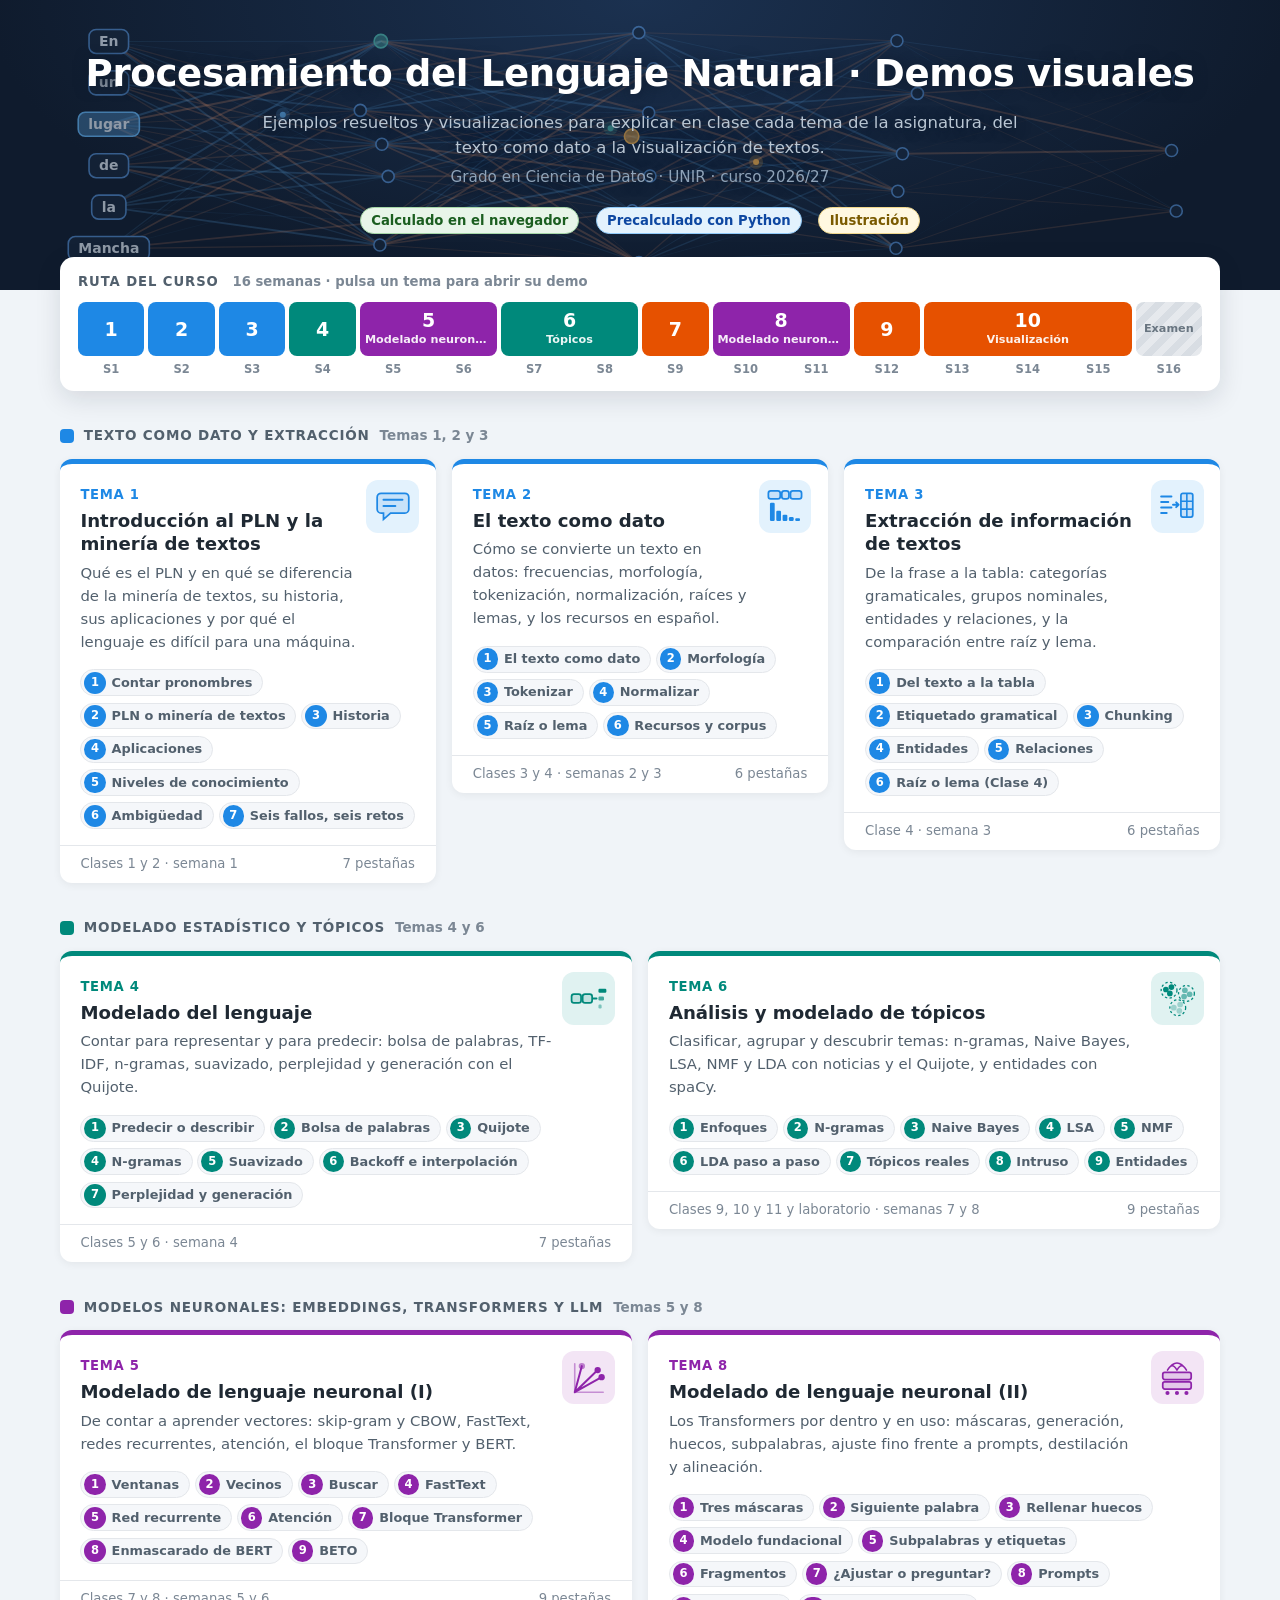
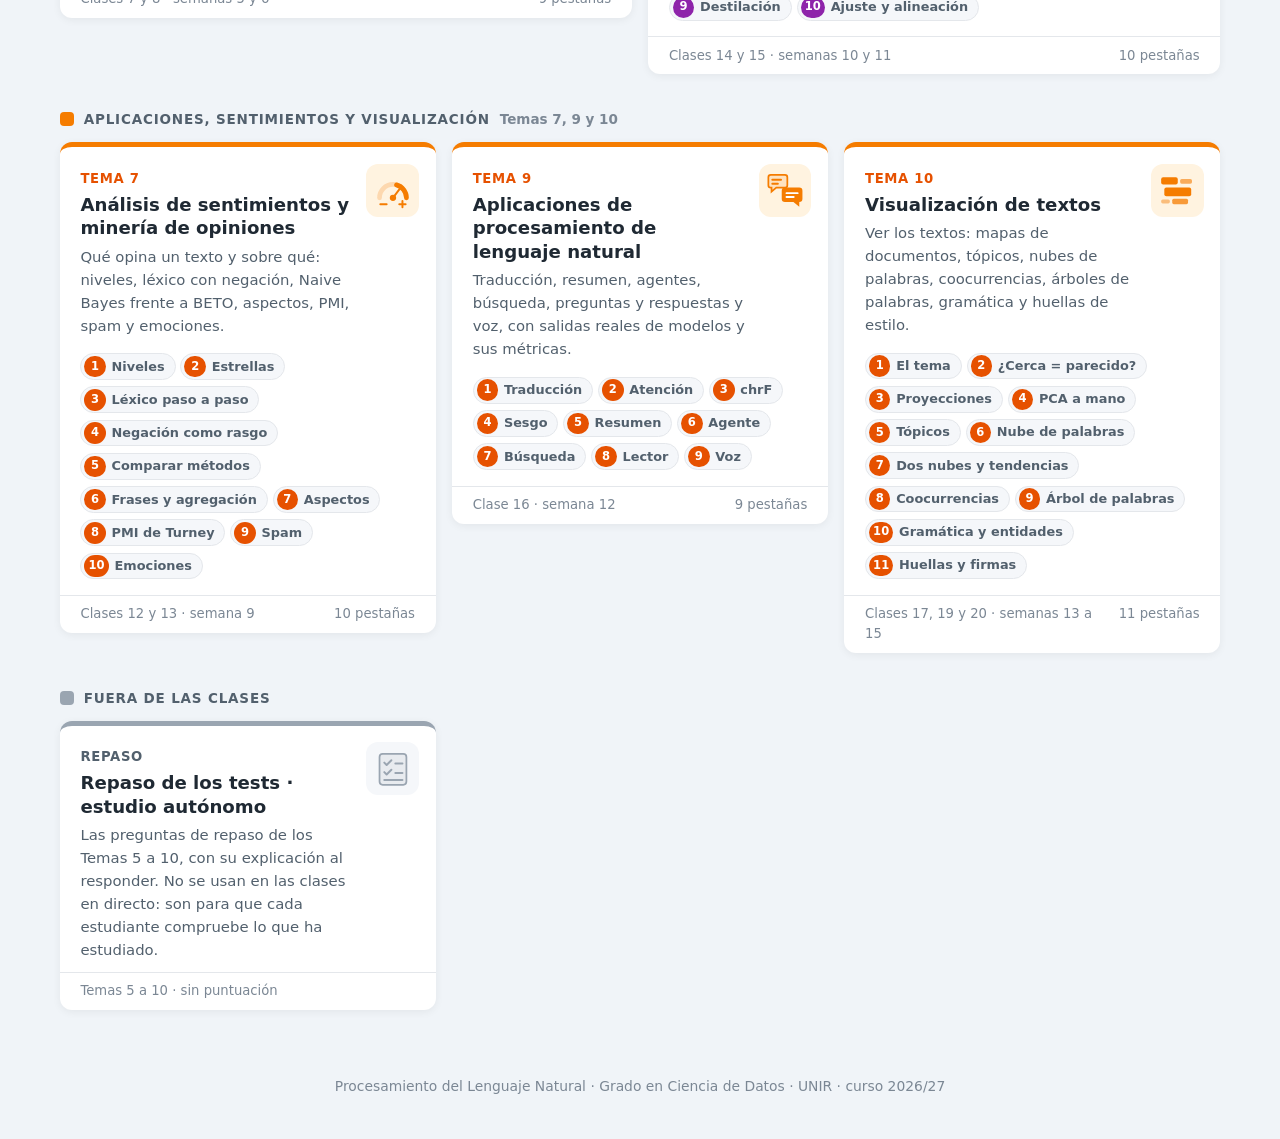
==== index.html @ ee1b74ff "Publicar demos interactivas de procesamiento del lenguaje natural" ====
<!DOCTYPE html>
<html lang="es-ES">
<head>
<meta charset="UTF-8">
<meta name="viewport" content="width=device-width, initial-scale=1.0">
<title>Procesamiento del Lenguaje Natural · Demos visuales</title>
<meta name="description" content="Ejemplos resueltos y visualizaciones para explicar en clase la asignatura Procesamiento del Lenguaje Natural del Grado en Ciencia de Datos (UNIR).">
<link rel="icon" href="comun/icono.svg" type="image/svg+xml">
<style>
  :root { --ink: #1F2933; --ink2: #52606D; --muted: #7B8794; --line: #E4E7EB; --soft: #F5F7FA; --bg: #F0F4F8; --dark: #0F1B2D; }
  * { box-sizing: border-box; margin: 0; padding: 0; }
  html { font-size: 16.5px; }
  body { font-family: system-ui, -apple-system, "Segoe UI", Roboto, Arial, sans-serif; background: var(--bg); color: var(--ink); line-height: 1.55; }
  a { color: #1565C0; }
  :focus-visible { outline: 3px solid #90CAF9; outline-offset: 2px; }

  /* ---------- portada ---------- */
  .portada { background: radial-gradient(ellipse at 50% 0%, #1B3150 0%, var(--dark) 72%); color: #fff; padding: 2.7rem 2rem 3.4rem; text-align: center; position: relative; overflow: hidden; }
  .portada canvas { position: absolute; inset: 0; width: 100%; height: 100%; opacity: .62; }
  .portada > :not(canvas) { position: relative; }
  .portada h1 { font-size: 2.25rem; letter-spacing: -.01em; margin-bottom: .45rem; }
  .portada p { color: #B9C6D3; max-width: 46rem; margin: 0 auto; }
  .portada .sub { font-size: .92rem; color: #8FA3B8; margin-top: .3rem; }
  .portada h1, .portada p { text-shadow: 0 1px 14px rgba(15,27,45,.95); }
  .leyenda { display: flex; flex-wrap: wrap; gap: .5rem 1rem; justify-content: center; margin-top: 1.1rem; }
  .tag { display: inline-block; font-size: .8rem; font-weight: 700; padding: .14rem .62rem; border-radius: 999px; border: 1px solid; }
  .tag.real { background: #E8F5E9; color: #1B5E20; border-color: #A5D6A7; }
  .tag.pre { background: #E3F2FD; color: #0D47A1; border-color: #90CAF9; }
  .tag.illus { background: #FFF8E1; color: #7A5A00; border-color: #F0D78C; }

  .content { max-width: 1200px; margin: 0 auto 2rem; padding: 0 1.2rem; }

  /* ---------- ruta del curso ---------- */
  .ruta { background: #fff; border-radius: 14px; box-shadow: 0 8px 26px rgba(15,27,45,.12); padding: .9rem 1.1rem .7rem; margin-top: -2rem; position: relative; }
  .ruta h2 { font-size: .8rem; font-weight: 800; text-transform: uppercase; letter-spacing: .07em; color: var(--ink2); margin-bottom: .55rem; }
  .ruta h2 small { font-weight: 600; text-transform: none; letter-spacing: 0; color: var(--muted); margin-left: .5rem; font-size: .8rem; }
  .ruta-barra, .ruta-sem { display: grid; grid-template-columns: repeat(16, minmax(0, 1fr)); gap: 4px; }
  .ruta-barra > * { height: 3.3rem; border-radius: 8px; display: flex; flex-direction: column; align-items: center; justify-content: center; color: #fff; text-decoration: none; background: var(--cf); padding: 0 .3rem; overflow: hidden; transition: transform .15s, box-shadow .15s; }
  .ruta-barra b { font-size: 1.15rem; line-height: 1.1; }
  .ruta-barra span { font-size: .68rem; font-weight: 600; opacity: .92; white-space: nowrap; overflow: hidden; text-overflow: ellipsis; max-width: 100%; }
  .ruta-barra a:hover, .ruta-barra a:focus-visible { transform: translateY(-3px); box-shadow: 0 6px 14px rgba(15,27,45,.22); }
  .ruta-barra .corto span { display: none; }
  .ruta-barra .examen span { display: block; }
  .ruta-barra .examen { background: repeating-linear-gradient(135deg, #D5DBE1 0 7px, #E4E8EC 7px 14px); color: var(--ink2); }
  .ruta-sem { margin-top: .3rem; font-size: .7rem; font-weight: 600; color: var(--muted); text-align: center; }

  /* ---------- bloques y tarjetas ---------- */
  .bloque { margin-top: 2.1rem; }
  .bloque-titulo { display: flex; align-items: center; flex-wrap: wrap; gap: .3rem .6rem; font-size: .82rem; font-weight: 800; text-transform: uppercase; letter-spacing: .06em; color: var(--ink2); margin-bottom: .75rem; }
  .bloque-titulo::before { content: ""; width: 14px; height: 14px; border-radius: 4px; background: var(--c); }
  .bloque-titulo small { font-size: .82rem; font-weight: 600; text-transform: none; letter-spacing: 0; color: var(--muted); }
  .temas { display: grid; grid-template-columns: repeat(auto-fit, minmax(340px, 1fr)); gap: 1rem; align-items: start; }
  .temas.uno { grid-template-columns: repeat(auto-fill, minmax(340px, 1fr)); }
  article.tema { background: #fff; border-radius: 12px; box-shadow: 0 2px 8px rgba(0,0,0,.06); border-top: 5px solid var(--c); display: flex; flex-direction: column; transition: transform .15s, box-shadow .15s; }
  article.tema:hover { transform: translateY(-2px); box-shadow: 0 8px 22px rgba(0,0,0,.11); }
  .tema-enl { display: block; position: relative; padding: 1.05rem 4.8rem .6rem 1.25rem; text-decoration: none; color: inherit; border-radius: 12px 12px 0 0; }
  .tema-glifo { position: absolute; top: 1rem; right: 1rem; width: 3.2rem; height: 3.2rem; border-radius: 12px; background: var(--cl); color: var(--c); display: grid; place-items: center; transition: transform .2s; }
  .tema-glifo svg { width: 2.3rem; height: 2.3rem; }
  article.tema:hover .tema-glifo { transform: rotate(-6deg) scale(1.06); }
  .tema .n { font-weight: 800; color: var(--cf); font-size: .8rem; letter-spacing: .05em; }
  .tema h3 { font-size: 1.1rem; line-height: 1.3; margin: .15rem 0 .35rem; color: var(--ink); }
  .tema-enl:hover h3, .tema-enl:focus-visible h3 { color: var(--cf); }
  .tema p { color: var(--ink2); font-size: .9rem; }
  .pest { list-style: none; display: flex; flex-wrap: wrap; gap: .3rem; padding: .25rem 1.25rem .95rem; }
  .pest a { display: inline-flex; align-items: center; gap: .35rem; font-size: .78rem; font-weight: 600; color: var(--ink2); background: var(--soft); border: 1px solid var(--line); border-radius: 999px; padding: .1rem .6rem .1rem .18rem; text-decoration: none; transition: background .15s, border-color .15s; }
  .pest b { display: inline-grid; place-items: center; min-width: 1.3rem; height: 1.3rem; padding: 0 .25rem; border-radius: 999px; background: var(--cf); color: #fff; font-size: .7rem; }
  .pest a:hover, .pest a:focus-visible { background: var(--cl); border-color: var(--c); color: var(--ink); }
  .tema-pie span:last-child:not(:first-child) { white-space: nowrap; }
  .tema-pie { margin-top: auto; display: flex; justify-content: space-between; gap: .6rem; border-top: 1px solid var(--line); padding: .5rem 1.25rem; font-size: .8rem; color: var(--muted); }
  .footer { text-align: center; padding: 2rem 1rem 2.5rem; color: var(--muted); font-size: .84rem; }

  @media (max-width: 760px) {
    html { font-size: 15px; }
    .portada h1 { font-size: 1.6rem; }
    .ruta-barra span { display: none; }
    .ruta-sem { font-size: .55rem; }
    .temas { grid-template-columns: 1fr; }
  }
  @media (prefers-reduced-motion: reduce) { article.tema, .ruta-barra > *, .tema-glifo { transition: none; } }
</style>
</head>
<body>

<header class="portada">
  <canvas id="fondo" aria-hidden="true"></canvas>
  <h1>Procesamiento del Lenguaje Natural · Demos visuales</h1>
  <p>Ejemplos resueltos y visualizaciones para explicar en clase cada tema de la asignatura, del texto como dato a la visualización de textos.</p>
  <p class="sub">Grado en Ciencia de Datos · UNIR · curso 2026/27</p>
  <div class="leyenda">
    <span class="tag real" title="El resultado se recalcula al cambiar el ejemplo">Calculado en el navegador</span>
    <span class="tag pre" title="Salidas reales de bibliotecas y modelos, guardadas con su versión">Precalculado con Python</span>
    <span class="tag illus" title="Ejemplo construido para la clase: no son datos medidos">Ilustración</span>
  </div>
</header>

<main class="content">
  <!-- inicio:temas · generado por fuentes/generar_navegacion.mjs a partir de fuentes/temas_demos.mjs; no editar a mano -->
  <section class="ruta" aria-label="Ruta del curso por semanas">
    <h2>Ruta del curso <small>16 semanas · pulsa un tema para abrir su demo</small></h2>
    <div class="ruta-barra">
      <a href="01_introduccion.html" class="corto" style="--c:#1E88E5;--cf:#1E88E5;--cl:#E3F2FD;grid-column:span 1" title="Tema 1 · Introducción al PLN y la minería de textos (semana 1)"><b>1</b><span>Introducción</span></a>
      <a href="02_texto_como_dato.html" class="corto" style="--c:#1E88E5;--cf:#1E88E5;--cl:#E3F2FD;grid-column:span 1" title="Tema 2 · El texto como dato (semanas 2 y 3)"><b>2</b><span>El texto como dato</span></a>
      <a href="03_extraccion_informacion.html" class="corto" style="--c:#1E88E5;--cf:#1E88E5;--cl:#E3F2FD;grid-column:span 1" title="Tema 3 · Extracción de información de textos (semana 3)"><b>3</b><span>Extracción de información</span></a>
      <a href="04_modelado_lenguaje.html" class="corto" style="--c:#00897B;--cf:#00897B;--cl:#E0F2F1;grid-column:span 1" title="Tema 4 · Modelado del lenguaje (semana 4)"><b>4</b><span>Modelado del lenguaje</span></a>
      <a href="05_modelado_neuronal.html" style="--c:#8E24AA;--cf:#8E24AA;--cl:#F3E5F5;grid-column:span 2" title="Tema 5 · Modelado de lenguaje neuronal (I) (semanas 5 y 6)"><b>5</b><span>Modelado neuronal (I)</span></a>
      <a href="06_topicos.html" style="--c:#00897B;--cf:#00897B;--cl:#E0F2F1;grid-column:span 2" title="Tema 6 · Análisis y modelado de tópicos (semanas 7 y 8)"><b>6</b><span>Tópicos</span></a>
      <a href="07_sentimientos.html" class="corto" style="--c:#F57C00;--cf:#E65100;--cl:#FFF3E0;grid-column:span 1" title="Tema 7 · Análisis de sentimientos y minería de opiniones (semana 9)"><b>7</b><span>Sentimientos</span></a>
      <a href="08_modelado_neuronal_ii.html" style="--c:#8E24AA;--cf:#8E24AA;--cl:#F3E5F5;grid-column:span 2" title="Tema 8 · Modelado de lenguaje neuronal (II) (semanas 10 y 11)"><b>8</b><span>Modelado neuronal (II)</span></a>
      <a href="09_aplicaciones.html" class="corto" style="--c:#F57C00;--cf:#E65100;--cl:#FFF3E0;grid-column:span 1" title="Tema 9 · Aplicaciones de procesamiento de lenguaje natural (semana 12)"><b>9</b><span>Aplicaciones</span></a>
      <a href="10_visualizacion.html" style="--c:#F57C00;--cf:#E65100;--cl:#FFF3E0;grid-column:span 3" title="Tema 10 · Visualización de textos (semanas 13 a 15)"><b>10</b><span>Visualización</span></a>
      <span class="examen corto" title="Semana 16: exámenes"><span>Examen</span></span>
    </div>
    <div class="ruta-sem" aria-hidden="true"><span>S1</span><span>S2</span><span>S3</span><span>S4</span><span>S5</span><span>S6</span><span>S7</span><span>S8</span><span>S9</span><span>S10</span><span>S11</span><span>S12</span><span>S13</span><span>S14</span><span>S15</span><span>S16</span></div>
  </section>

  <section class="bloque" style="--c:#1E88E5;--cf:#1E88E5;--cl:#E3F2FD">
    <h2 class="bloque-titulo">Texto como dato y extracción <small>Temas 1, 2 y 3</small></h2>
    <div class="temas">
      <article class="tema" style="--c:#1E88E5;--cf:#1E88E5;--cl:#E3F2FD">
        <a class="tema-enl" href="01_introduccion.html">
          <span class="tema-glifo"><svg viewBox="0 0 48 48" aria-hidden="true" focusable="false"><path d="M9 8h30a5 5 0 0 1 5 5v15a5 5 0 0 1-5 5H21l-9 8v-8H9a5 5 0 0 1-5-5V13a5 5 0 0 1 5-5z" fill="currentColor" fill-opacity=".14" stroke="currentColor" stroke-width="2.2"/><path d="M12 16h24M12 24h15" fill="none" stroke="currentColor" stroke-width="2.5" stroke-linecap="round" stroke-linejoin="round"/></svg></span>
          <span class="n">TEMA 1</span>
          <h3>Introducción al PLN y la minería de textos</h3>
          <p>Qué es el PLN y en qué se diferencia de la minería de textos, su historia, sus aplicaciones y por qué el lenguaje es difícil para una máquina.</p>
        </a>
        <ol class="pest" aria-label="Pestañas del Tema 1">
          <li><a href="01_introduccion.html#pron"><b>1</b>Contar pronombres</a></li>
          <li><a href="01_introduccion.html#mineria"><b>2</b>PLN o minería de textos</a></li>
          <li><a href="01_introduccion.html#hist"><b>3</b>Historia</a></li>
          <li><a href="01_introduccion.html#apl"><b>4</b>Aplicaciones</a></li>
          <li><a href="01_introduccion.html#niv"><b>5</b>Niveles de conocimiento</a></li>
          <li><a href="01_introduccion.html#amb"><b>6</b>Ambigüedad</a></li>
          <li><a href="01_introduccion.html#retos"><b>7</b>Seis fallos, seis retos</a></li>
        </ol>
        <div class="tema-pie"><span>Clases 1 y 2 · semana 1</span><span>7 pestañas</span></div>
      </article>
      <article class="tema" style="--c:#1E88E5;--cf:#1E88E5;--cl:#E3F2FD">
        <a class="tema-enl" href="02_texto_como_dato.html">
          <span class="tema-glifo"><svg viewBox="0 0 48 48" aria-hidden="true" focusable="false"><g fill="currentColor" fill-opacity=".14" stroke="currentColor" stroke-width="2.2"><rect x="3" y="5" width="15" height="10" rx="3"/><rect x="20" y="5" width="9" height="10" rx="3"/><rect x="31" y="5" width="14" height="10" rx="3"/></g><g fill="currentColor"><rect x="5" y="20" width="6" height="23" rx="1.5"/><rect x="13" y="30" width="6" height="13" rx="1.5"/><rect x="21" y="35" width="6" height="8" rx="1.5"/><rect x="29" y="38" width="6" height="5" rx="1.5"/><rect x="37" y="39.5" width="6" height="3.5" rx="1.2"/></g></svg></span>
          <span class="n">TEMA 2</span>
          <h3>El texto como dato</h3>
          <p>Cómo se convierte un texto en datos: frecuencias, morfología, tokenización, normalización, raíces y lemas, y los recursos en español.</p>
        </a>
        <ol class="pest" aria-label="Pestañas del Tema 2">
          <li><a href="02_texto_como_dato.html#dato"><b>1</b>El texto como dato</a></li>
          <li><a href="02_texto_como_dato.html#morf"><b>2</b>Morfología</a></li>
          <li><a href="02_texto_como_dato.html#tok"><b>3</b>Tokenizar</a></li>
          <li><a href="02_texto_como_dato.html#norm"><b>4</b>Normalizar</a></li>
          <li><a href="02_texto_como_dato.html#raiz"><b>5</b>Raíz o lema</a></li>
          <li><a href="02_texto_como_dato.html#rec"><b>6</b>Recursos y corpus</a></li>
        </ol>
        <div class="tema-pie"><span>Clases 3 y 4 · semanas 2 y 3</span><span>6 pestañas</span></div>
      </article>
      <article class="tema" style="--c:#1E88E5;--cf:#1E88E5;--cl:#E3F2FD">
        <a class="tema-enl" href="03_extraccion_informacion.html">
          <span class="tema-glifo"><svg viewBox="0 0 48 48" aria-hidden="true" focusable="false"><path d="M4 12h13M4 19h9M4 26h13M4 33h7" fill="none" stroke="currentColor" stroke-width="2.5" stroke-linecap="round" stroke-linejoin="round"/><path d="M19 22.5h7m-3-3 3 3-3 3" fill="none" stroke="currentColor" stroke-width="2.5" stroke-linecap="round" stroke-linejoin="round"/><rect x="29" y="8" width="15" height="30" rx="2.5" fill="currentColor" fill-opacity=".14" stroke="currentColor" stroke-width="2.2"/><path d="M29 18h15M29 28h15M36.5 8v30" fill="none" stroke="currentColor" stroke-width="2"/></svg></span>
          <span class="n">TEMA 3</span>
          <h3>Extracción de información de textos</h3>
          <p>De la frase a la tabla: categorías gramaticales, grupos nominales, entidades y relaciones, y la comparación entre raíz y lema.</p>
        </a>
        <ol class="pest" aria-label="Pestañas del Tema 3">
          <li><a href="03_extraccion_informacion.html#flujo"><b>1</b>Del texto a la tabla</a></li>
          <li><a href="03_extraccion_informacion.html#pos"><b>2</b>Etiquetado gramatical</a></li>
          <li><a href="03_extraccion_informacion.html#chunk"><b>3</b>Chunking</a></li>
          <li><a href="03_extraccion_informacion.html#ner"><b>4</b>Entidades</a></li>
          <li><a href="03_extraccion_informacion.html#rel"><b>5</b>Relaciones</a></li>
          <li><a href="03_extraccion_informacion.html#raiz"><b>6</b>Raíz o lema (Clase 4)</a></li>
        </ol>
        <div class="tema-pie"><span>Clase 4 · semana 3</span><span>6 pestañas</span></div>
      </article>
    </div>
  </section>

  <section class="bloque" style="--c:#00897B;--cf:#00897B;--cl:#E0F2F1">
    <h2 class="bloque-titulo">Modelado estadístico y tópicos <small>Temas 4 y 6</small></h2>
    <div class="temas">
      <article class="tema" style="--c:#00897B;--cf:#00897B;--cl:#E0F2F1">
        <a class="tema-enl" href="04_modelado_lenguaje.html">
          <span class="tema-glifo"><svg viewBox="0 0 48 48" aria-hidden="true" focusable="false"><g fill="currentColor" fill-opacity=".14" stroke="currentColor" stroke-width="2.2"><rect x="2" y="18" width="12" height="11" rx="3"/><rect x="16" y="18" width="12" height="11" rx="3"/></g><path d="M29.5 23.5h4" fill="none" stroke="currentColor" stroke-width="2.5" stroke-linecap="round" stroke-linejoin="round"/><g fill="currentColor"><rect x="36" y="11" width="10" height="5" rx="1.5"/><rect x="36" y="21" width="7" height="5" rx="1.5" fill-opacity=".7"/><rect x="36" y="31" width="4" height="5" rx="1.5" fill-opacity=".45"/></g></svg></span>
          <span class="n">TEMA 4</span>
          <h3>Modelado del lenguaje</h3>
          <p>Contar para representar y para predecir: bolsa de palabras, TF-IDF, n-gramas, suavizado, perplejidad y generación con el Quijote.</p>
        </a>
        <ol class="pest" aria-label="Pestañas del Tema 4">
          <li><a href="04_modelado_lenguaje.html#uso"><b>1</b>Predecir o describir</a></li>
          <li><a href="04_modelado_lenguaje.html#bow"><b>2</b>Bolsa de palabras</a></li>
          <li><a href="04_modelado_lenguaje.html#quijote"><b>3</b>Quijote</a></li>
          <li><a href="04_modelado_lenguaje.html#ngramas"><b>4</b>N-gramas</a></li>
          <li><a href="04_modelado_lenguaje.html#suav"><b>5</b>Suavizado</a></li>
          <li><a href="04_modelado_lenguaje.html#backoff"><b>6</b>Backoff e interpolación</a></li>
          <li><a href="04_modelado_lenguaje.html#eval"><b>7</b>Perplejidad y generación</a></li>
        </ol>
        <div class="tema-pie"><span>Clases 5 y 6 · semana 4</span><span>7 pestañas</span></div>
      </article>
      <article class="tema" style="--c:#00897B;--cf:#00897B;--cl:#E0F2F1">
        <a class="tema-enl" href="06_topicos.html">
          <span class="tema-glifo"><svg viewBox="0 0 48 48" aria-hidden="true" focusable="false"><g fill="currentColor"><circle cx="10" cy="12" r="3.6"/><circle cx="17" cy="9" r="3.6"/><circle cx="15" cy="17" r="3.6"/><circle cx="34" cy="13" r="3.6" fill-opacity=".55"/><circle cx="40" cy="18" r="3.6" fill-opacity=".55"/><circle cx="33" cy="21" r="3.6" fill-opacity=".55"/><circle cx="20" cy="35" r="3.6" fill-opacity=".3"/><circle cx="27" cy="39" r="3.6" fill-opacity=".3"/><circle cx="28" cy="31" r="3.6" fill-opacity=".3"/></g><g fill="none" stroke="currentColor" stroke-width="1.6" stroke-dasharray="3 3"><circle cx="14" cy="13" r="10"/><circle cx="36" cy="17" r="10"/><circle cx="25" cy="35" r="10"/></g></svg></span>
          <span class="n">TEMA 6</span>
          <h3>Análisis y modelado de tópicos</h3>
          <p>Clasificar, agrupar y descubrir temas: n-gramas, Naive Bayes, LSA, NMF y LDA con noticias y el Quijote, y entidades con spaCy.</p>
        </a>
        <ol class="pest" aria-label="Pestañas del Tema 6">
          <li><a href="06_topicos.html#enf"><b>1</b>Enfoques</a></li>
          <li><a href="06_topicos.html#ng"><b>2</b>N-gramas</a></li>
          <li><a href="06_topicos.html#nb"><b>3</b>Naive Bayes</a></li>
          <li><a href="06_topicos.html#lsa"><b>4</b>LSA</a></li>
          <li><a href="06_topicos.html#nmf"><b>5</b>NMF</a></li>
          <li><a href="06_topicos.html#lda"><b>6</b>LDA paso a paso</a></li>
          <li><a href="06_topicos.html#top"><b>7</b>Tópicos reales</a></li>
          <li><a href="06_topicos.html#int"><b>8</b>Intruso</a></li>
          <li><a href="06_topicos.html#ent"><b>9</b>Entidades</a></li>
        </ol>
        <div class="tema-pie"><span>Clases 9, 10 y 11 y laboratorio · semanas 7 y 8</span><span>9 pestañas</span></div>
      </article>
    </div>
  </section>

  <section class="bloque" style="--c:#8E24AA;--cf:#8E24AA;--cl:#F3E5F5">
    <h2 class="bloque-titulo">Modelos neuronales: embeddings, Transformers y LLM <small>Temas 5 y 8</small></h2>
    <div class="temas">
      <article class="tema" style="--c:#8E24AA;--cf:#8E24AA;--cl:#F3E5F5">
        <a class="tema-enl" href="05_modelado_neuronal.html">
          <span class="tema-glifo"><svg viewBox="0 0 48 48" aria-hidden="true" focusable="false"><path d="M6 42V6M6 42h36" fill="none" stroke="currentColor" stroke-width="2" stroke-opacity=".45" stroke-linecap="round"/><path d="M6 42 35 14M6 42 40 23M6 42 15 9" fill="none" stroke="currentColor" stroke-width="2.5" stroke-linecap="round" stroke-linejoin="round"/><g fill="currentColor"><circle cx="35" cy="14" r="4"/><circle cx="40" cy="23" r="4"/><circle cx="15" cy="9" r="4" fill-opacity=".55"/></g></svg></span>
          <span class="n">TEMA 5</span>
          <h3>Modelado de lenguaje neuronal (I)</h3>
          <p>De contar a aprender vectores: skip-gram y CBOW, FastText, redes recurrentes, atención, el bloque Transformer y BERT.</p>
        </a>
        <ol class="pest" aria-label="Pestañas del Tema 5">
          <li><a href="05_modelado_neuronal.html#ven"><b>1</b>Ventanas</a></li>
          <li><a href="05_modelado_neuronal.html#vec"><b>2</b>Vecinos</a></li>
          <li><a href="05_modelado_neuronal.html#bus"><b>3</b>Buscar</a></li>
          <li><a href="05_modelado_neuronal.html#ft"><b>4</b>FastText</a></li>
          <li><a href="05_modelado_neuronal.html#rnn"><b>5</b>Red recurrente</a></li>
          <li><a href="05_modelado_neuronal.html#at"><b>6</b>Atención</a></li>
          <li><a href="05_modelado_neuronal.html#tr"><b>7</b>Bloque Transformer</a></li>
          <li><a href="05_modelado_neuronal.html#mlm"><b>8</b>Enmascarado de BERT</a></li>
          <li><a href="05_modelado_neuronal.html#bert"><b>9</b>BETO</a></li>
        </ol>
        <div class="tema-pie"><span>Clases 7 y 8 · semanas 5 y 6</span><span>9 pestañas</span></div>
      </article>
      <article class="tema" style="--c:#8E24AA;--cf:#8E24AA;--cl:#F3E5F5">
        <a class="tema-enl" href="08_modelado_neuronal_ii.html">
          <span class="tema-glifo"><svg viewBox="0 0 48 48" aria-hidden="true" focusable="false"><path d="M12 14Q18 3 24 14M24 14Q30 3 36 14M12 14Q24-4 36 14" fill="none" stroke="currentColor" stroke-width="2" stroke-linecap="round"/><g fill="currentColor" fill-opacity=".14" stroke="currentColor" stroke-width="2.2"><rect x="6" y="17" width="36" height="9" rx="2.5"/><rect x="6" y="29" width="36" height="9" rx="2.5"/></g><g fill="currentColor"><circle cx="12" cy="43" r="2.6"/><circle cx="24" cy="43" r="2.6"/><circle cx="36" cy="43" r="2.6"/></g></svg></span>
          <span class="n">TEMA 8</span>
          <h3>Modelado de lenguaje neuronal (II)</h3>
          <p>Los Transformers por dentro y en uso: máscaras, generación, huecos, subpalabras, ajuste fino frente a prompts, destilación y alineación.</p>
        </a>
        <ol class="pest" aria-label="Pestañas del Tema 8">
          <li><a href="08_modelado_neuronal_ii.html#mas"><b>1</b>Tres máscaras</a></li>
          <li><a href="08_modelado_neuronal_ii.html#sig"><b>2</b>Siguiente palabra</a></li>
          <li><a href="08_modelado_neuronal_ii.html#rel"><b>3</b>Rellenar huecos</a></li>
          <li><a href="08_modelado_neuronal_ii.html#fun"><b>4</b>Modelo fundacional</a></li>
          <li><a href="08_modelado_neuronal_ii.html#sub"><b>5</b>Subpalabras y etiquetas</a></li>
          <li><a href="08_modelado_neuronal_ii.html#fra"><b>6</b>Fragmentos</a></li>
          <li><a href="08_modelado_neuronal_ii.html#aju"><b>7</b>¿Ajustar o preguntar?</a></li>
          <li><a href="08_modelado_neuronal_ii.html#pro"><b>8</b>Prompts</a></li>
          <li><a href="08_modelado_neuronal_ii.html#des"><b>9</b>Destilación</a></li>
          <li><a href="08_modelado_neuronal_ii.html#ali"><b>10</b>Ajuste y alineación</a></li>
        </ol>
        <div class="tema-pie"><span>Clases 14 y 15 · semanas 10 y 11</span><span>10 pestañas</span></div>
      </article>
    </div>
  </section>

  <section class="bloque" style="--c:#F57C00;--cf:#E65100;--cl:#FFF3E0">
    <h2 class="bloque-titulo">Aplicaciones, sentimientos y visualización <small>Temas 7, 9 y 10</small></h2>
    <div class="temas">
      <article class="tema" style="--c:#F57C00;--cf:#E65100;--cl:#FFF3E0">
        <a class="tema-enl" href="07_sentimientos.html">
          <span class="tema-glifo"><svg viewBox="0 0 48 48" aria-hidden="true" focusable="false"><path d="M7 34a17 17 0 0 1 34 0" fill="none" stroke="currentColor" stroke-width="6" stroke-opacity=".22" stroke-linecap="round"/><path d="M28.5 17.6A17 17 0 0 1 41 34" fill="none" stroke="currentColor" stroke-width="6" stroke-linecap="round"/><path d="M24 34 33 22" fill="none" stroke="currentColor" stroke-width="2.5" stroke-linecap="round" stroke-linejoin="round" stroke-width="3"/><circle cx="24" cy="34" r="4" fill="currentColor"/><path d="M8 42h8M32 42h8M36 38v8" fill="none" stroke="currentColor" stroke-width="2.5" stroke-linecap="round" stroke-linejoin="round"/></svg></span>
          <span class="n">TEMA 7</span>
          <h3>Análisis de sentimientos y minería de opiniones</h3>
          <p>Qué opina un texto y sobre qué: niveles, léxico con negación, Naive Bayes frente a BETO, aspectos, PMI, spam y emociones.</p>
        </a>
        <ol class="pest" aria-label="Pestañas del Tema 7">
          <li><a href="07_sentimientos.html#niv"><b>1</b>Niveles</a></li>
          <li><a href="07_sentimientos.html#est"><b>2</b>Estrellas</a></li>
          <li><a href="07_sentimientos.html#lex"><b>3</b>Léxico paso a paso</a></li>
          <li><a href="07_sentimientos.html#neg"><b>4</b>Negación como rasgo</a></li>
          <li><a href="07_sentimientos.html#com"><b>5</b>Comparar métodos</a></li>
          <li><a href="07_sentimientos.html#fra"><b>6</b>Frases y agregación</a></li>
          <li><a href="07_sentimientos.html#asp"><b>7</b>Aspectos</a></li>
          <li><a href="07_sentimientos.html#pmi"><b>8</b>PMI de Turney</a></li>
          <li><a href="07_sentimientos.html#spm"><b>9</b>Spam</a></li>
          <li><a href="07_sentimientos.html#emo"><b>10</b>Emociones</a></li>
        </ol>
        <div class="tema-pie"><span>Clases 12 y 13 · semana 9</span><span>10 pestañas</span></div>
      </article>
      <article class="tema" style="--c:#F57C00;--cf:#E65100;--cl:#FFF3E0">
        <a class="tema-enl" href="09_aplicaciones.html">
          <span class="tema-glifo"><svg viewBox="0 0 48 48" aria-hidden="true" focusable="false"><path d="M6 5h18a3 3 0 0 1 3 3v10a3 3 0 0 1-3 3H13l-6 5v-5H6a3 3 0 0 1-3-3V8a3 3 0 0 1 3-3z" fill="currentColor" fill-opacity=".14" stroke="currentColor" stroke-width="2.2"/><path d="M24 22h18a3 3 0 0 1 3 3v10a3 3 0 0 1-3 3h-1v5l-6-5H24a3 3 0 0 1-3-3V25a3 3 0 0 1 3-3z" fill="currentColor" stroke="currentColor" stroke-width="2.2"/><path d="M8 11h11M8 16h7" fill="none" stroke="currentColor" stroke-width="2.5" stroke-linecap="round" stroke-linejoin="round"/><path d="M26 28h14M26 33h9" fill="none" stroke="#fff" stroke-width="2.5" stroke-linecap="round"/></svg></span>
          <span class="n">TEMA 9</span>
          <h3>Aplicaciones de procesamiento de lenguaje natural</h3>
          <p>Traducción, resumen, agentes, búsqueda, preguntas y respuestas y voz, con salidas reales de modelos y sus métricas.</p>
        </a>
        <ol class="pest" aria-label="Pestañas del Tema 9">
          <li><a href="09_aplicaciones.html#tra"><b>1</b>Traducción</a></li>
          <li><a href="09_aplicaciones.html#ate"><b>2</b>Atención</a></li>
          <li><a href="09_aplicaciones.html#chr"><b>3</b>chrF</a></li>
          <li><a href="09_aplicaciones.html#ses"><b>4</b>Sesgo</a></li>
          <li><a href="09_aplicaciones.html#res"><b>5</b>Resumen</a></li>
          <li><a href="09_aplicaciones.html#age"><b>6</b>Agente</a></li>
          <li><a href="09_aplicaciones.html#bus"><b>7</b>Búsqueda</a></li>
          <li><a href="09_aplicaciones.html#lec"><b>8</b>Lector</a></li>
          <li><a href="09_aplicaciones.html#voz"><b>9</b>Voz</a></li>
        </ol>
        <div class="tema-pie"><span>Clase 16 · semana 12</span><span>9 pestañas</span></div>
      </article>
      <article class="tema" style="--c:#F57C00;--cf:#E65100;--cl:#FFF3E0">
        <a class="tema-enl" href="10_visualizacion.html">
          <span class="tema-glifo"><svg viewBox="0 0 48 48" aria-hidden="true" focusable="false"><g fill="currentColor"><rect x="4" y="8" width="21" height="9" rx="2.5"/><rect x="28" y="10" width="15" height="6" rx="2" fill-opacity=".6"/><rect x="8" y="21" width="34" height="11" rx="2.5"/><rect x="4" y="36" width="11" height="5" rx="2" fill-opacity=".45"/><rect x="18" y="35" width="20" height="7" rx="2" fill-opacity=".75"/></g></svg></span>
          <span class="n">TEMA 10</span>
          <h3>Visualización de textos</h3>
          <p>Ver los textos: mapas de documentos, tópicos, nubes de palabras, coocurrencias, árboles de palabras, gramática y huellas de estilo.</p>
        </a>
        <ol class="pest" aria-label="Pestañas del Tema 10">
          <li><a href="10_visualizacion.html#mapa"><b>1</b>El tema</a></li>
          <li><a href="10_visualizacion.html#cerca"><b>2</b>¿Cerca = parecido?</a></li>
          <li><a href="10_visualizacion.html#proy"><b>3</b>Proyecciones</a></li>
          <li><a href="10_visualizacion.html#pca"><b>4</b>PCA a mano</a></li>
          <li><a href="10_visualizacion.html#top"><b>5</b>Tópicos</a></li>
          <li><a href="10_visualizacion.html#nube"><b>6</b>Nube de palabras</a></li>
          <li><a href="10_visualizacion.html#tend"><b>7</b>Dos nubes y tendencias</a></li>
          <li><a href="10_visualizacion.html#cooc"><b>8</b>Coocurrencias</a></li>
          <li><a href="10_visualizacion.html#arbol"><b>9</b>Árbol de palabras</a></li>
          <li><a href="10_visualizacion.html#gram"><b>10</b>Gramática y entidades</a></li>
          <li><a href="10_visualizacion.html#huella"><b>11</b>Huellas y firmas</a></li>
        </ol>
        <div class="tema-pie"><span>Clases 17, 19 y 20 · semanas 13 a 15</span><span>11 pestañas</span></div>
      </article>
    </div>
  </section>

  <section class="bloque" style="--c:#9AA5B1;--cf:#52606D;--cl:#F5F7FA">
    <h2 class="bloque-titulo">Fuera de las clases</h2>
    <div class="temas uno">
      <article class="tema" style="--c:#9AA5B1;--cf:#52606D;--cl:#F5F7FA">
        <a class="tema-enl" href="repaso.html">
          <span class="tema-glifo"><svg viewBox="0 0 48 48" aria-hidden="true" focusable="false"><rect x="7" y="5" width="34" height="39" rx="4" fill="currentColor" fill-opacity=".14" stroke="currentColor" stroke-width="2.2"/><path d="M13 16l3 3 6-6M13 28l3 3 6-6" fill="none" stroke="currentColor" stroke-width="2.5" stroke-linecap="round" stroke-linejoin="round"/><path d="M27 17h9M27 29h9M13 38h23" fill="none" stroke="currentColor" stroke-width="2.5" stroke-linecap="round" stroke-linejoin="round"/></svg></span>
          <span class="n">REPASO</span>
          <h3>Repaso de los tests · estudio autónomo</h3>
          <p>Las preguntas de repaso de los Temas 5 a 10, con su explicación al responder. No se usan en las clases en directo: son para que cada estudiante compruebe lo que ha estudiado.</p>
        </a>
        <div class="tema-pie"><span>Temas 5 a 10 · sin puntuación</span></div>
      </article>
    </div>
  </section>
  <!-- fin:temas -->
</main>

<footer class="footer">Procesamiento del Lenguaje Natural · Grado en Ciencia de Datos · UNIR · curso 2026/27</footer>

<script>
(function () {
  "use strict";
  // Fondo animado de la portada (decorativo): las palabras de una frase entran en una red por capas
  // y sus señales la recorren hasta la salida. No representa ningún modelo ni ningún dato.
  const cv = document.getElementById("fondo");
  const ctx = cv.getContext("2d");
  const PALABRAS = ["En", "un", "lugar", "de", "la", "Mancha"];
  const CAPAS = [PALABRAS.length, 7, 7, 5, 3];
  const COLORES = ["#64B5F6", "#4DB6AC", "#CE93D8", "#FFB74D"];
  const quieto = window.matchMedia && window.matchMedia("(prefers-reduced-motion: reduce)").matches;
  function azar(s) { return function () { s = (s + 0x6D2B79F5) >>> 0; let t = s; t = Math.imul(t ^ (t >>> 15), t | 1); t ^= t + Math.imul(t ^ (t >>> 7), t | 61); return ((t ^ (t >>> 14)) >>> 0) / 4294967296; }; }
  const r = azar(11);
  let W = 0, H = 0, nodos = [], pesos = new Map(), pulsos = [], luz = new Map(), fichas = true;

  function montar() {
    const dpr = window.devicePixelRatio || 1;
    W = cv.clientWidth; H = cv.clientHeight;
    cv.width = Math.round(W * dpr); cv.height = Math.round(H * dpr);
    ctx.setTransform(dpr, 0, 0, dpr, 0, 0);
    fichas = W > 760;
    const g = azar(5);
    nodos = CAPAS.map(function (n, l) {
      const x = W * (0.085 + 0.83 * l / (CAPAS.length - 1));
      return Array.from({ length: n }, function (_, j) {
        return { x: x + (l ? (g() - 0.5) * 34 : 0), y: H * (j + 1) / (n + 1) + (l ? (g() - 0.5) * 18 : 0), l: l, j: j };
      });
    });
    for (let l = 0; l < CAPAS.length - 1; l++) nodos[l].forEach(function (a) { nodos[l + 1].forEach(function (b) { const k = l + "-" + a.j + "-" + b.j; if (!pesos.has(k)) pesos.set(k, g() * 2 - 1); }); });
    dibujar();
  }
  function alfa(hex, a) { const n = parseInt(hex.slice(1), 16); return "rgba(" + (n >> 16) + "," + ((n >> 8) & 255) + "," + (n & 255) + "," + a + ")"; }
  function dibujar() {
    ctx.clearRect(0, 0, W, H);
    for (let l = 0; l < CAPAS.length - 1; l++) nodos[l].forEach(function (a) { nodos[l + 1].forEach(function (b) {
      const w = pesos.get(l + "-" + a.j + "-" + b.j);
      ctx.strokeStyle = alfa(w > 0 ? "#64B5F6" : "#FFA270", 0.08 + 0.22 * Math.abs(w));
      ctx.lineWidth = 0.6 + 1.5 * Math.abs(w);
      ctx.beginPath(); ctx.moveTo(a.x, a.y); ctx.lineTo(b.x, b.y); ctx.stroke();
    }); });
    pulsos.forEach(function (p) {
      const a = p.ruta[p.tramo], b = p.ruta[p.tramo + 1];
      const x = a.x + (b.x - a.x) * p.t, y = a.y + (b.y - a.y) * p.t;
      ctx.fillStyle = alfa(p.color, 0.25); ctx.beginPath(); ctx.arc(x, y, 7, 0, 7); ctx.fill();
      ctx.fillStyle = p.color; ctx.beginPath(); ctx.arc(x, y, 3, 0, 7); ctx.fill();
    });
    ctx.font = "600 14px system-ui, -apple-system, 'Segoe UI', Roboto, Arial, sans-serif";
    ctx.textAlign = "center"; ctx.textBaseline = "middle";
    nodos.forEach(function (col) { col.forEach(function (n) {
      const k = n.l + "-" + n.j, b = luz.get(k) || 0;
      const borde = b > 0 ? luz.get(k + "c") : "#4F86C6";
      if (n.l === 0 && fichas) {
        const tw = ctx.measureText(PALABRAS[n.j]).width + 20, th = 24;
        ctx.fillStyle = b > 0 ? alfa(borde, 0.25 + 0.5 * b) : "#16263B";
        ctx.strokeStyle = borde; ctx.lineWidth = 1.6;
        ctx.beginPath(); ctx.roundRect(n.x - tw / 2, n.y - th / 2, tw, th, 7); ctx.fill(); ctx.stroke();
        ctx.fillStyle = "#DDE6F0"; ctx.fillText(PALABRAS[n.j], n.x, n.y + 1);
      } else {
        ctx.fillStyle = b > 0 ? alfa(borde, 0.3 + 0.6 * b) : "#16263B";
        ctx.strokeStyle = borde; ctx.lineWidth = 1.6;
        ctx.beginPath(); ctx.arc(n.x, n.y, 6 + 2 * b, 0, 7); ctx.fill(); ctx.stroke();
      }
    }); });
  }
  let palabra = 0;
  function lanzar() {
    const ruta = [nodos[0][palabra]];
    palabra = (palabra + 1) % PALABRAS.length;
    for (let l = 1; l < CAPAS.length; l++) ruta.push(nodos[l][Math.floor(r() * CAPAS[l])]);
    const color = COLORES[Math.floor(r() * COLORES.length)];
    pulsos.push({ ruta: ruta, tramo: 0, t: 0, v: 0.9 + r() * 0.5, color: color });
    encender(ruta[0], color);
  }
  function encender(n, color) { luz.set(n.l + "-" + n.j, 1); luz.set(n.l + "-" + n.j + "c", color); }

  new ResizeObserver(montar).observe(cv);
  if (!quieto) {
    let ultimo = performance.now(), acum = 0;
    (function paso(ahora) {
      const dt = Math.min(0.05, (ahora - ultimo) / 1000); ultimo = ahora;
      if (!nodos.length) { requestAnimationFrame(paso); return; } // aún sin medir el lienzo
      acum += dt;
      if (acum > 0.45) { acum = 0; lanzar(); }
      pulsos.forEach(function (p) {
        p.t += dt * p.v * 1.6;
        if (p.t >= 1) { p.t = 0; p.tramo++; encender(p.ruta[p.tramo], p.color); }
      });
      pulsos = pulsos.filter(function (p) { return p.tramo < p.ruta.length - 1; });
      luz.forEach(function (v, k) { if (typeof v === "number") luz.set(k, Math.max(0, v - dt * 1.4)); });
      dibujar();
      requestAnimationFrame(paso);
    })(ultimo);
  }
})();
</script>
</body>
</html>
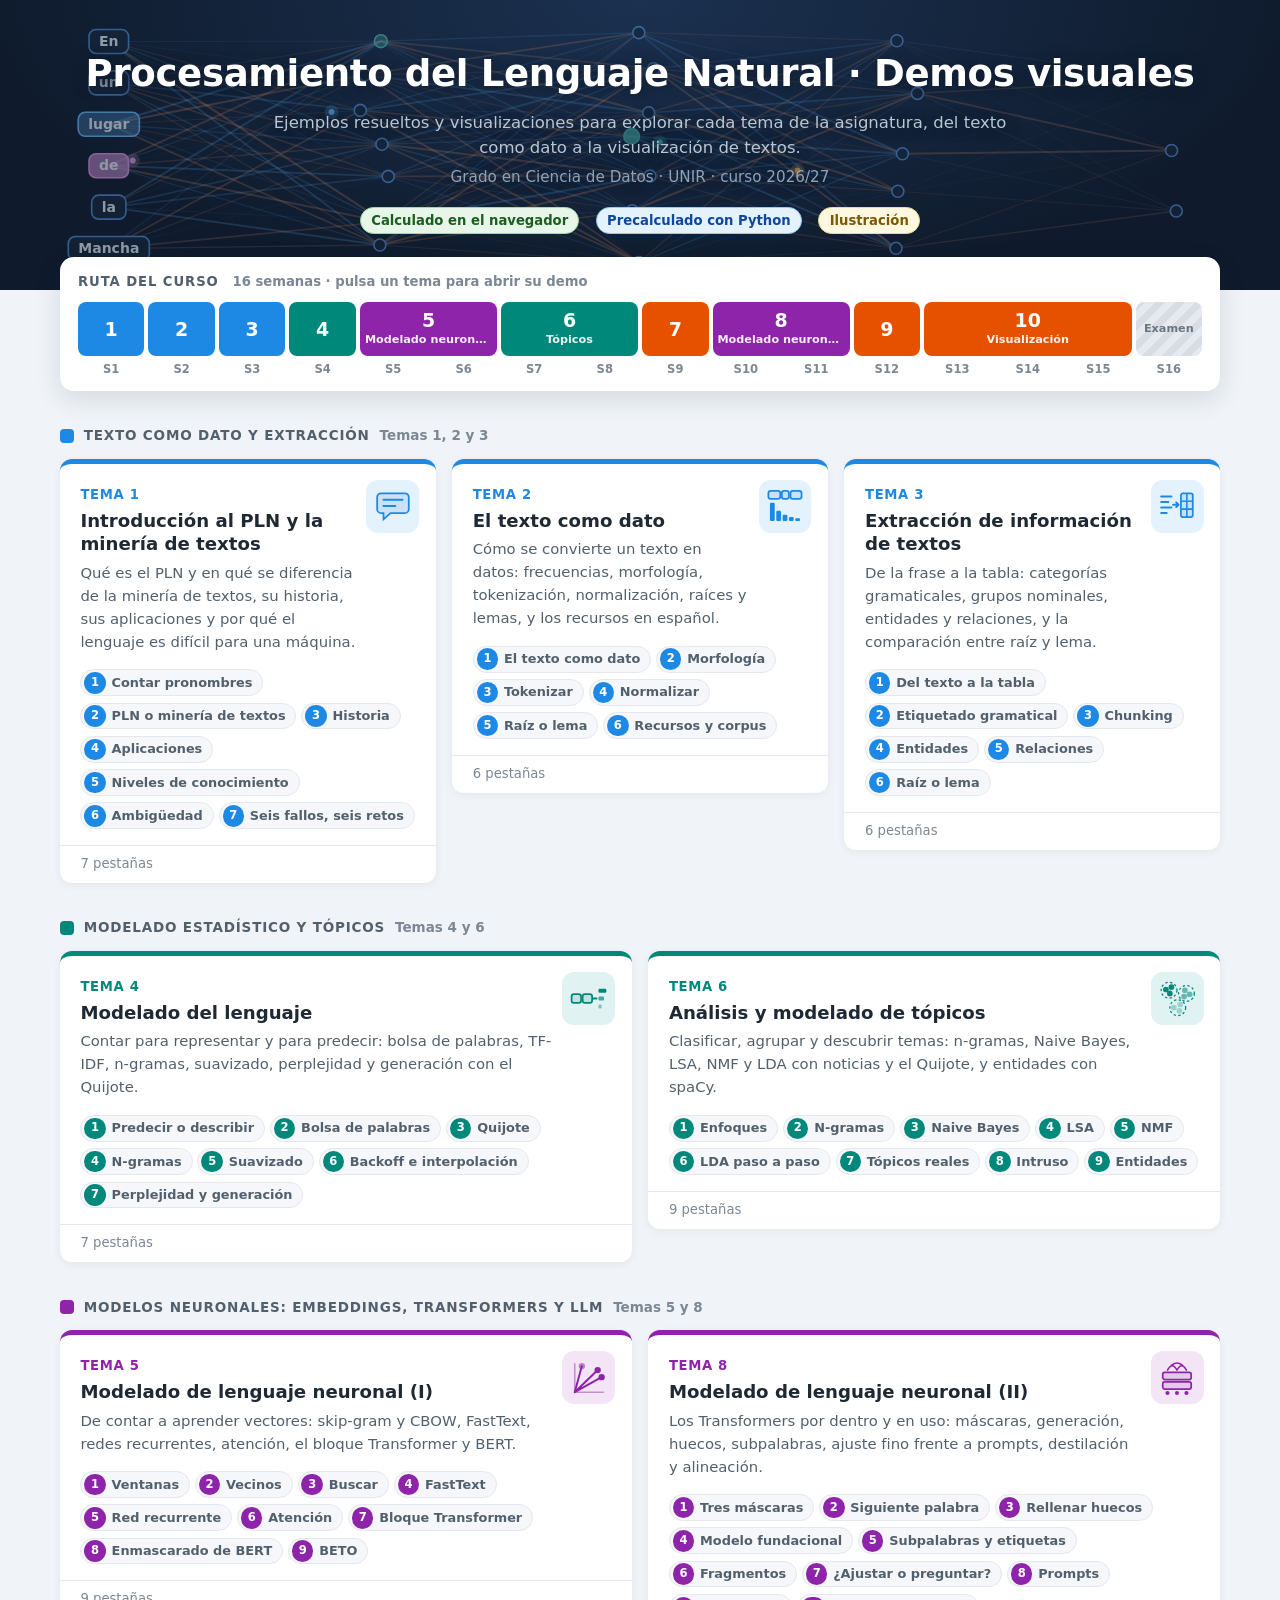
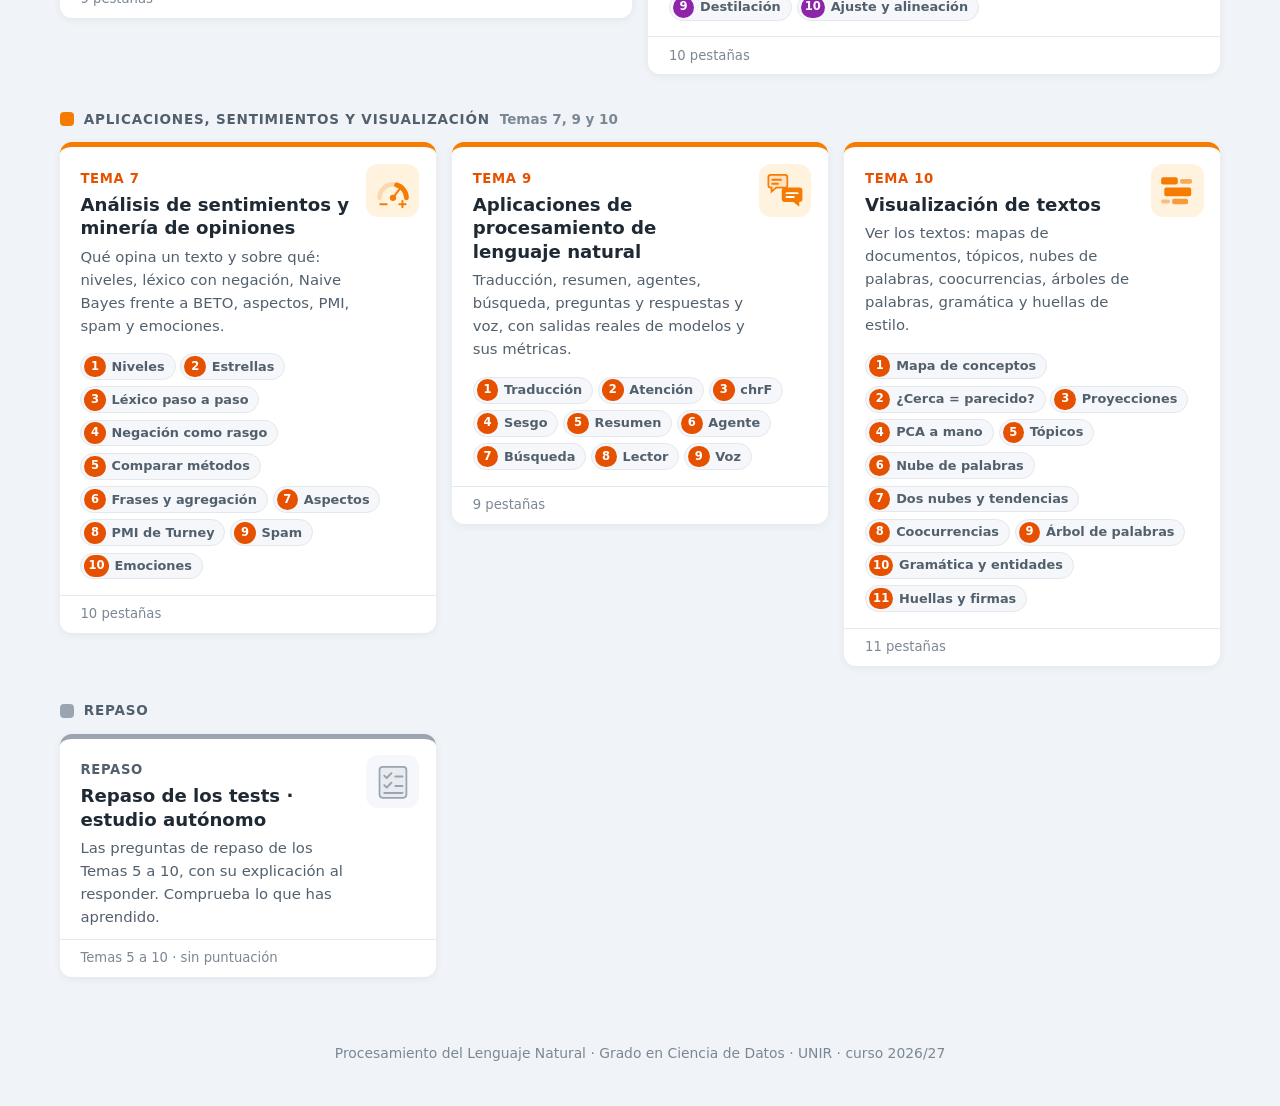
==== commit a4285b03: "Retira anotaciones internas y de corrección de las demos" ====
--- a/index.html
+++ b/index.html
@@ -4,7 +4,7 @@
 <meta charset="UTF-8">
 <meta name="viewport" content="width=device-width, initial-scale=1.0">
 <title>Procesamiento del Lenguaje Natural · Demos visuales</title>
-<meta name="description" content="Ejemplos resueltos y visualizaciones para explicar en clase la asignatura Procesamiento del Lenguaje Natural del Grado en Ciencia de Datos (UNIR).">
+<meta name="description" content="Ejemplos resueltos y visualizaciones para explorar la asignatura Procesamiento del Lenguaje Natural del Grado en Ciencia de Datos (UNIR).">
 <link rel="icon" href="comun/icono.svg" type="image/svg+xml">
 <style>
   :root { --ink: #1F2933; --ink2: #52606D; --muted: #7B8794; --line: #E4E7EB; --soft: #F5F7FA; --bg: #F0F4F8; --dark: #0F1B2D; }
@@ -84,12 +84,12 @@
 <header class="portada">
   <canvas id="fondo" aria-hidden="true"></canvas>
   <h1>Procesamiento del Lenguaje Natural · Demos visuales</h1>
-  <p>Ejemplos resueltos y visualizaciones para explicar en clase cada tema de la asignatura, del texto como dato a la visualización de textos.</p>
+  <p>Ejemplos resueltos y visualizaciones para explorar cada tema de la asignatura, del texto como dato a la visualización de textos.</p>
   <p class="sub">Grado en Ciencia de Datos · UNIR · curso 2026/27</p>
   <div class="leyenda">
     <span class="tag real" title="El resultado se recalcula al cambiar el ejemplo">Calculado en el navegador</span>
     <span class="tag pre" title="Salidas reales de bibliotecas y modelos, guardadas con su versión">Precalculado con Python</span>
-    <span class="tag illus" title="Ejemplo construido para la clase: no son datos medidos">Ilustración</span>
+    <span class="tag illus" title="Ejemplo ilustrativo: no son datos medidos">Ilustración</span>
   </div>
 </header>
 
@@ -132,7 +132,7 @@
           <li><a href="01_introduccion.html#amb"><b>6</b>Ambigüedad</a></li>
           <li><a href="01_introduccion.html#retos"><b>7</b>Seis fallos, seis retos</a></li>
         </ol>
-        <div class="tema-pie"><span>Clases 1 y 2 · semana 1</span><span>7 pestañas</span></div>
+        <div class="tema-pie"><span>7 pestañas</span></div>
       </article>
       <article class="tema" style="--c:#1E88E5;--cf:#1E88E5;--cl:#E3F2FD">
         <a class="tema-enl" href="02_texto_como_dato.html">
@@ -149,7 +149,7 @@
           <li><a href="02_texto_como_dato.html#raiz"><b>5</b>Raíz o lema</a></li>
           <li><a href="02_texto_como_dato.html#rec"><b>6</b>Recursos y corpus</a></li>
         </ol>
-        <div class="tema-pie"><span>Clases 3 y 4 · semanas 2 y 3</span><span>6 pestañas</span></div>
+        <div class="tema-pie"><span>6 pestañas</span></div>
       </article>
       <article class="tema" style="--c:#1E88E5;--cf:#1E88E5;--cl:#E3F2FD">
         <a class="tema-enl" href="03_extraccion_informacion.html">
@@ -164,9 +164,9 @@
           <li><a href="03_extraccion_informacion.html#chunk"><b>3</b>Chunking</a></li>
           <li><a href="03_extraccion_informacion.html#ner"><b>4</b>Entidades</a></li>
           <li><a href="03_extraccion_informacion.html#rel"><b>5</b>Relaciones</a></li>
-          <li><a href="03_extraccion_informacion.html#raiz"><b>6</b>Raíz o lema (Clase 4)</a></li>
-        </ol>
-        <div class="tema-pie"><span>Clase 4 · semana 3</span><span>6 pestañas</span></div>
+          <li><a href="03_extraccion_informacion.html#raiz"><b>6</b>Raíz o lema</a></li>
+        </ol>
+        <div class="tema-pie"><span>6 pestañas</span></div>
       </article>
     </div>
   </section>
@@ -190,7 +190,7 @@
           <li><a href="04_modelado_lenguaje.html#backoff"><b>6</b>Backoff e interpolación</a></li>
           <li><a href="04_modelado_lenguaje.html#eval"><b>7</b>Perplejidad y generación</a></li>
         </ol>
-        <div class="tema-pie"><span>Clases 5 y 6 · semana 4</span><span>7 pestañas</span></div>
+        <div class="tema-pie"><span>7 pestañas</span></div>
       </article>
       <article class="tema" style="--c:#00897B;--cf:#00897B;--cl:#E0F2F1">
         <a class="tema-enl" href="06_topicos.html">
@@ -210,7 +210,7 @@
           <li><a href="06_topicos.html#int"><b>8</b>Intruso</a></li>
           <li><a href="06_topicos.html#ent"><b>9</b>Entidades</a></li>
         </ol>
-        <div class="tema-pie"><span>Clases 9, 10 y 11 y laboratorio · semanas 7 y 8</span><span>9 pestañas</span></div>
+        <div class="tema-pie"><span>9 pestañas</span></div>
       </article>
     </div>
   </section>
@@ -236,7 +236,7 @@
           <li><a href="05_modelado_neuronal.html#mlm"><b>8</b>Enmascarado de BERT</a></li>
           <li><a href="05_modelado_neuronal.html#bert"><b>9</b>BETO</a></li>
         </ol>
-        <div class="tema-pie"><span>Clases 7 y 8 · semanas 5 y 6</span><span>9 pestañas</span></div>
+        <div class="tema-pie"><span>9 pestañas</span></div>
       </article>
       <article class="tema" style="--c:#8E24AA;--cf:#8E24AA;--cl:#F3E5F5">
         <a class="tema-enl" href="08_modelado_neuronal_ii.html">
@@ -257,7 +257,7 @@
           <li><a href="08_modelado_neuronal_ii.html#des"><b>9</b>Destilación</a></li>
           <li><a href="08_modelado_neuronal_ii.html#ali"><b>10</b>Ajuste y alineación</a></li>
         </ol>
-        <div class="tema-pie"><span>Clases 14 y 15 · semanas 10 y 11</span><span>10 pestañas</span></div>
+        <div class="tema-pie"><span>10 pestañas</span></div>
       </article>
     </div>
   </section>
@@ -284,7 +284,7 @@
           <li><a href="07_sentimientos.html#spm"><b>9</b>Spam</a></li>
           <li><a href="07_sentimientos.html#emo"><b>10</b>Emociones</a></li>
         </ol>
-        <div class="tema-pie"><span>Clases 12 y 13 · semana 9</span><span>10 pestañas</span></div>
+        <div class="tema-pie"><span>10 pestañas</span></div>
       </article>
       <article class="tema" style="--c:#F57C00;--cf:#E65100;--cl:#FFF3E0">
         <a class="tema-enl" href="09_aplicaciones.html">
@@ -304,7 +304,7 @@
           <li><a href="09_aplicaciones.html#lec"><b>8</b>Lector</a></li>
           <li><a href="09_aplicaciones.html#voz"><b>9</b>Voz</a></li>
         </ol>
-        <div class="tema-pie"><span>Clase 16 · semana 12</span><span>9 pestañas</span></div>
+        <div class="tema-pie"><span>9 pestañas</span></div>
       </article>
       <article class="tema" style="--c:#F57C00;--cf:#E65100;--cl:#FFF3E0">
         <a class="tema-enl" href="10_visualizacion.html">
@@ -314,7 +314,7 @@
           <p>Ver los textos: mapas de documentos, tópicos, nubes de palabras, coocurrencias, árboles de palabras, gramática y huellas de estilo.</p>
         </a>
         <ol class="pest" aria-label="Pestañas del Tema 10">
-          <li><a href="10_visualizacion.html#mapa"><b>1</b>El tema</a></li>
+          <li><a href="10_visualizacion.html#mapa"><b>1</b>Mapa de conceptos</a></li>
           <li><a href="10_visualizacion.html#cerca"><b>2</b>¿Cerca = parecido?</a></li>
           <li><a href="10_visualizacion.html#proy"><b>3</b>Proyecciones</a></li>
           <li><a href="10_visualizacion.html#pca"><b>4</b>PCA a mano</a></li>
@@ -326,20 +326,20 @@
           <li><a href="10_visualizacion.html#gram"><b>10</b>Gramática y entidades</a></li>
           <li><a href="10_visualizacion.html#huella"><b>11</b>Huellas y firmas</a></li>
         </ol>
-        <div class="tema-pie"><span>Clases 17, 19 y 20 · semanas 13 a 15</span><span>11 pestañas</span></div>
+        <div class="tema-pie"><span>11 pestañas</span></div>
       </article>
     </div>
   </section>
 
   <section class="bloque" style="--c:#9AA5B1;--cf:#52606D;--cl:#F5F7FA">
-    <h2 class="bloque-titulo">Fuera de las clases</h2>
+    <h2 class="bloque-titulo">Repaso</h2>
     <div class="temas uno">
       <article class="tema" style="--c:#9AA5B1;--cf:#52606D;--cl:#F5F7FA">
         <a class="tema-enl" href="repaso.html">
           <span class="tema-glifo"><svg viewBox="0 0 48 48" aria-hidden="true" focusable="false"><rect x="7" y="5" width="34" height="39" rx="4" fill="currentColor" fill-opacity=".14" stroke="currentColor" stroke-width="2.2"/><path d="M13 16l3 3 6-6M13 28l3 3 6-6" fill="none" stroke="currentColor" stroke-width="2.5" stroke-linecap="round" stroke-linejoin="round"/><path d="M27 17h9M27 29h9M13 38h23" fill="none" stroke="currentColor" stroke-width="2.5" stroke-linecap="round" stroke-linejoin="round"/></svg></span>
           <span class="n">REPASO</span>
           <h3>Repaso de los tests · estudio autónomo</h3>
-          <p>Las preguntas de repaso de los Temas 5 a 10, con su explicación al responder. No se usan en las clases en directo: son para que cada estudiante compruebe lo que ha estudiado.</p>
+          <p>Las preguntas de repaso de los Temas 5 a 10, con su explicación al responder. Comprueba lo que has aprendido.</p>
         </a>
         <div class="tema-pie"><span>Temas 5 a 10 · sin puntuación</span></div>
       </article>
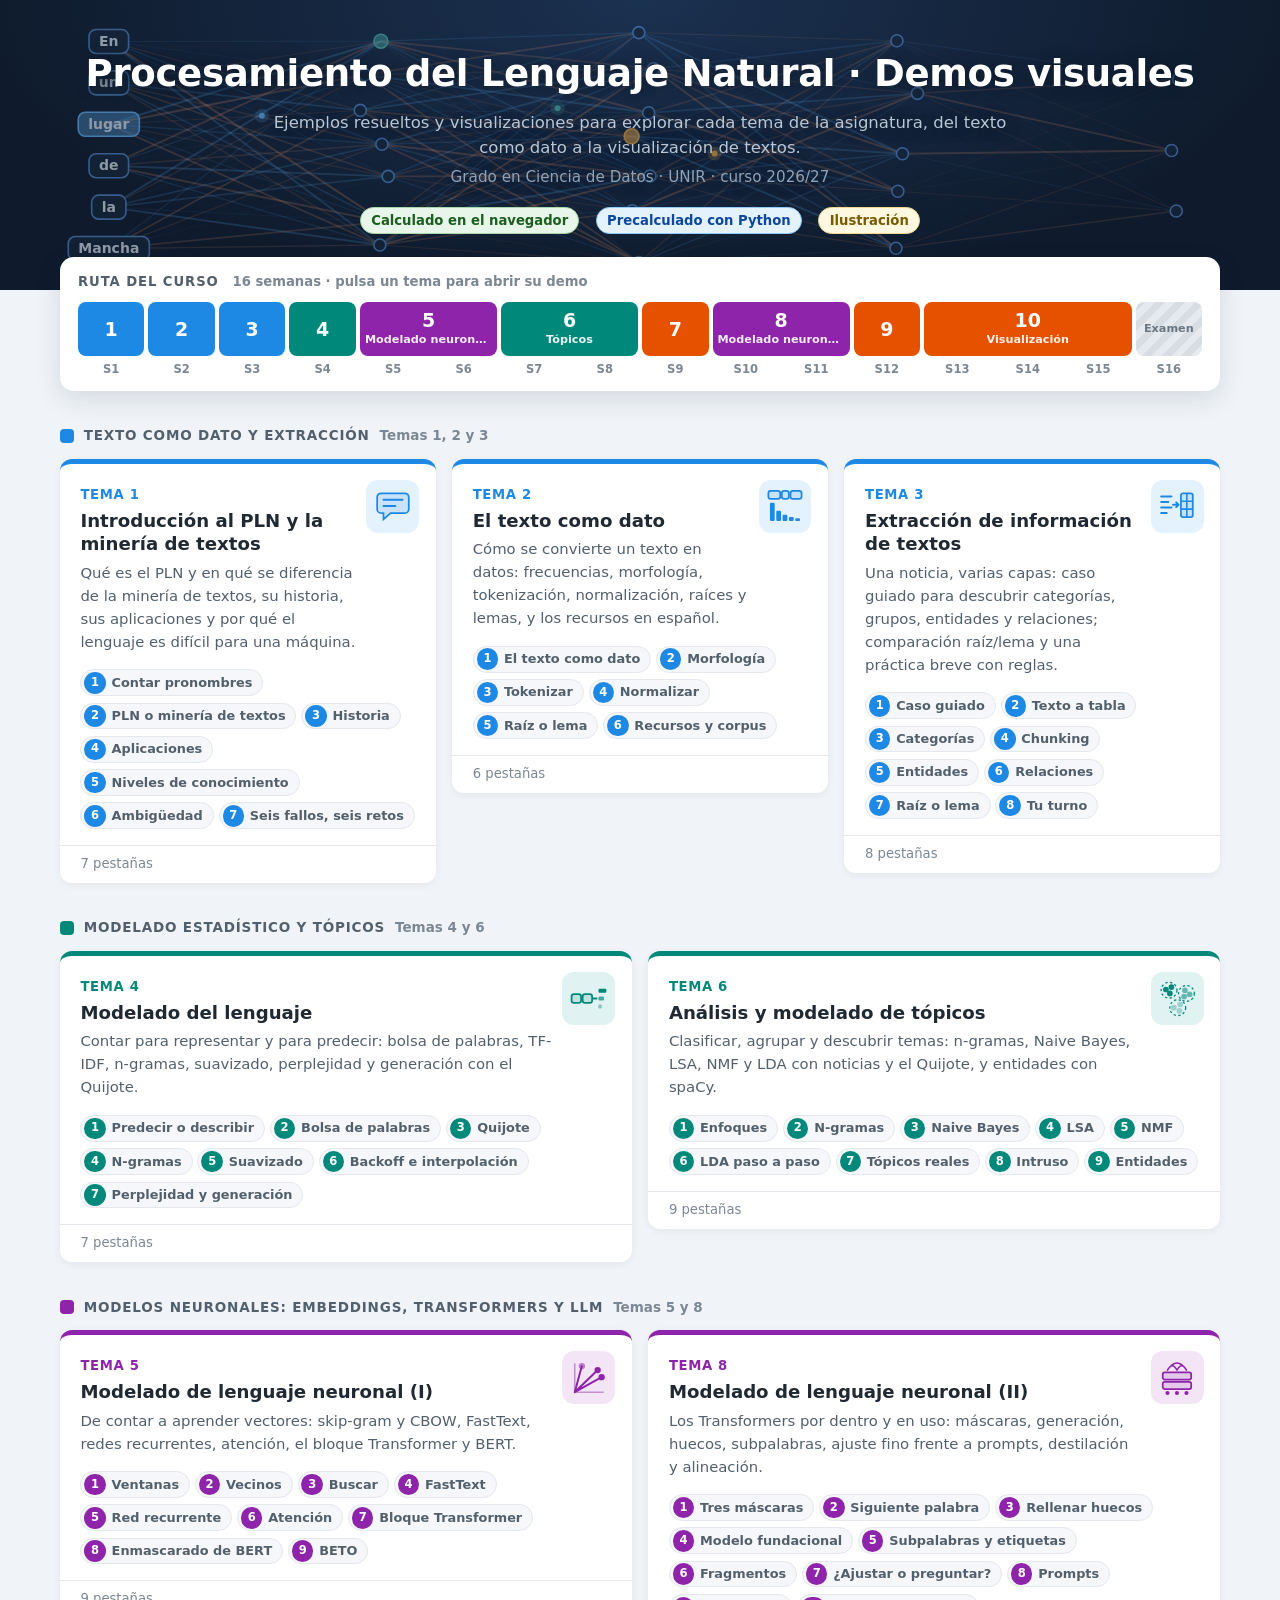
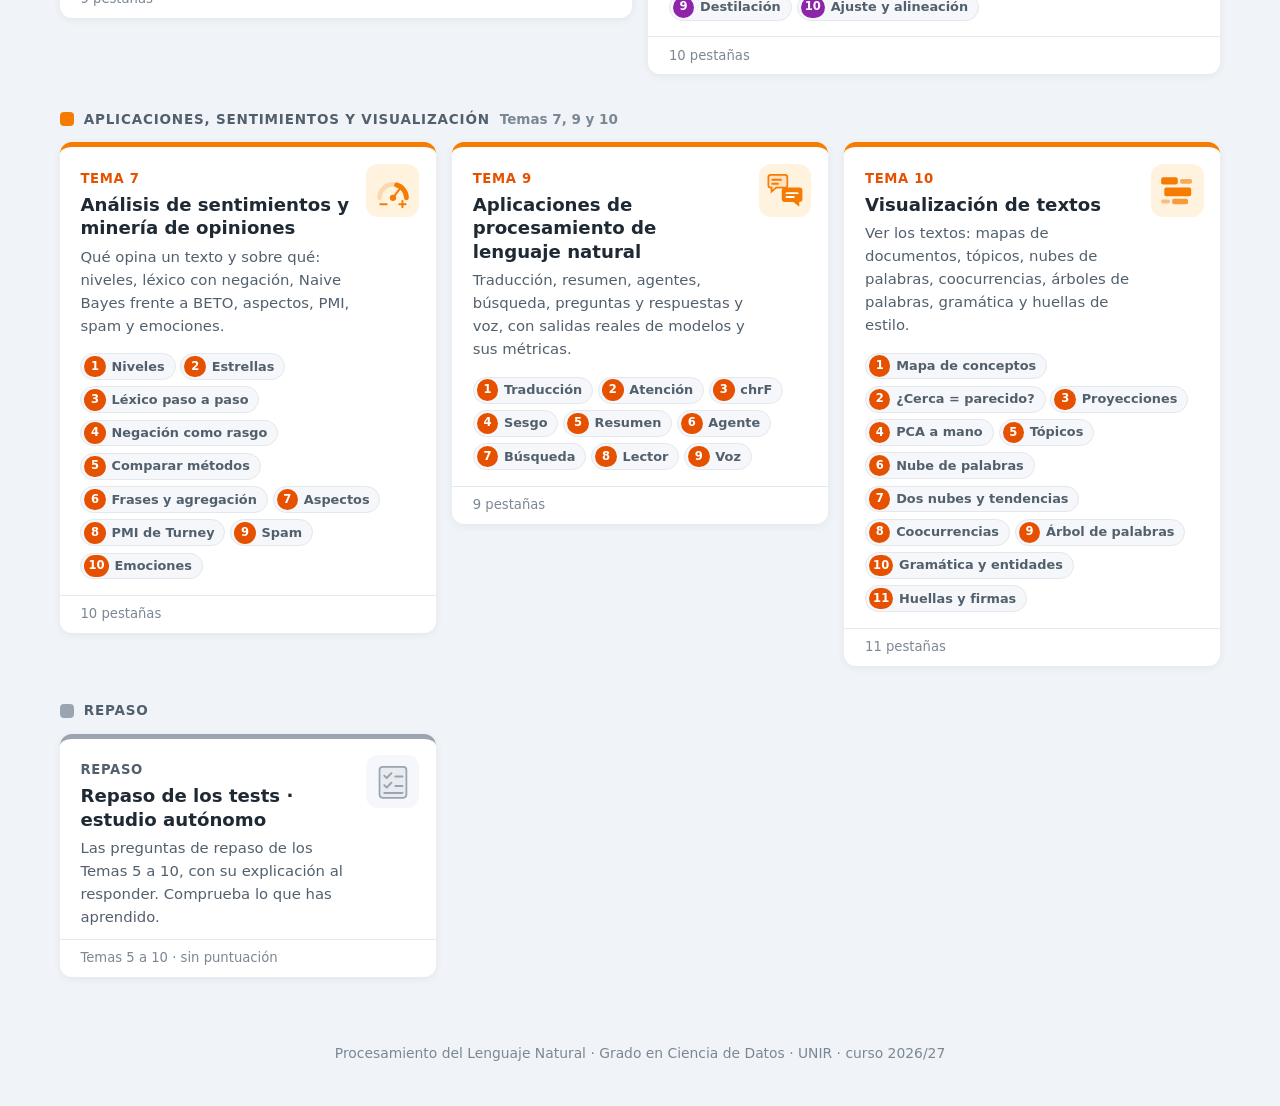
==== commit 7dda472c: "Amplía el Tema 3 con caso guiado y práctica de extracción" ====
--- a/index.html
+++ b/index.html
@@ -156,17 +156,19 @@
           <span class="tema-glifo"><svg viewBox="0 0 48 48" aria-hidden="true" focusable="false"><path d="M4 12h13M4 19h9M4 26h13M4 33h7" fill="none" stroke="currentColor" stroke-width="2.5" stroke-linecap="round" stroke-linejoin="round"/><path d="M19 22.5h7m-3-3 3 3-3 3" fill="none" stroke="currentColor" stroke-width="2.5" stroke-linecap="round" stroke-linejoin="round"/><rect x="29" y="8" width="15" height="30" rx="2.5" fill="currentColor" fill-opacity=".14" stroke="currentColor" stroke-width="2.2"/><path d="M29 18h15M29 28h15M36.5 8v30" fill="none" stroke="currentColor" stroke-width="2"/></svg></span>
           <span class="n">TEMA 3</span>
           <h3>Extracción de información de textos</h3>
-          <p>De la frase a la tabla: categorías gramaticales, grupos nominales, entidades y relaciones, y la comparación entre raíz y lema.</p>
+          <p>Una noticia, varias capas: caso guiado para descubrir categorías, grupos, entidades y relaciones; comparación raíz/lema y una práctica breve con reglas.</p>
         </a>
         <ol class="pest" aria-label="Pestañas del Tema 3">
-          <li><a href="03_extraccion_informacion.html#flujo"><b>1</b>Del texto a la tabla</a></li>
-          <li><a href="03_extraccion_informacion.html#pos"><b>2</b>Etiquetado gramatical</a></li>
-          <li><a href="03_extraccion_informacion.html#chunk"><b>3</b>Chunking</a></li>
-          <li><a href="03_extraccion_informacion.html#ner"><b>4</b>Entidades</a></li>
-          <li><a href="03_extraccion_informacion.html#rel"><b>5</b>Relaciones</a></li>
-          <li><a href="03_extraccion_informacion.html#raiz"><b>6</b>Raíz o lema</a></li>
-        </ol>
-        <div class="tema-pie"><span>6 pestañas</span></div>
+          <li><a href="03_extraccion_informacion.html#caso"><b>1</b>Caso guiado</a></li>
+          <li><a href="03_extraccion_informacion.html#flujo"><b>2</b>Texto a tabla</a></li>
+          <li><a href="03_extraccion_informacion.html#pos"><b>3</b>Categorías</a></li>
+          <li><a href="03_extraccion_informacion.html#chunk"><b>4</b>Chunking</a></li>
+          <li><a href="03_extraccion_informacion.html#ner"><b>5</b>Entidades</a></li>
+          <li><a href="03_extraccion_informacion.html#rel"><b>6</b>Relaciones</a></li>
+          <li><a href="03_extraccion_informacion.html#raiz"><b>7</b>Raíz o lema</a></li>
+          <li><a href="03_extraccion_informacion.html#practica"><b>8</b>Tu turno</a></li>
+        </ol>
+        <div class="tema-pie"><span>8 pestañas</span></div>
       </article>
     </div>
   </section>
